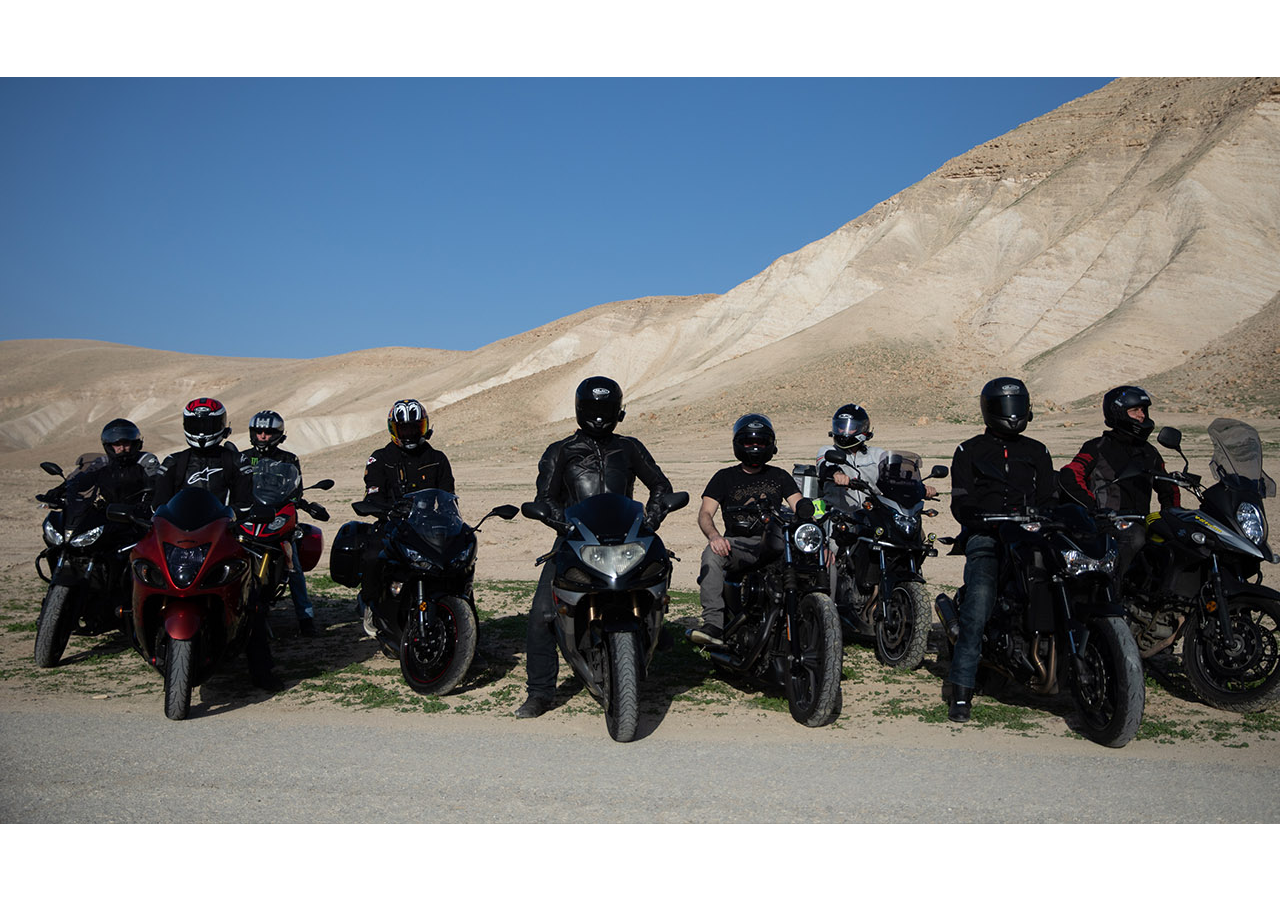
==== webdevA2/HowMotorWorks.html @ 929c7609 "First Commit" ====
<!DOCTYPE html>
<html lang="en">
    <head>
        <meta charset="UTF-8">
        <meta http-equiv="X-UA-Compatible" content="IE=edge">
        <meta name="viewport" content="width=device-width, initial-scale=1.0">
        <link rel="stylesheet" href="CSS/style.css">
        <script src="JS/cpy.js" defer></script>
        <title>Document</title>
    </head>
    <body>  
        <h1>How Motorcycles Work</h1>
        <img class="ani2" src="IMAGE/Motorcycles.jpg">
        <h1>Im from the future</h1>
    </body>
</html>
---- webdevA2/CSS/style.css ----
*{
    margin: 0;
    padding: 0;
    font-family: 'Century Gothic';
    color:white;
}

.home-bg {
    background-image: linear-gradient(rgba(0,0,0,0.5),rgba(0,0,0,0.5)), url(../IMAGE/Motorcycles.jpg);
    background-color: black;
    height: 100vh;
    background-size: cover;
    background-position: center;
    background-attachment: fixed;
}

.intro-bg {
    background-image: linear-gradient(rgba(0,0,0,0.5),rgba(0,0,0,0.5)), url(../images/intro-bg.jpg);
    background-color: black;
    height: 100vh;
    background-size: cover;
    background-position: top;
    background-attachment: fixed;
}

.edu-bg {
    background-image: linear-gradient(rgba(0,0,0,0.5),rgba(0,0,0,0.5)), url(../images/edu-bg.jpg);
    background-color: black;
    height: 100vh;
    background-size: cover;
    background-position: center;
    background-attachment: fixed;
}
.hobby-bg {
    background-image: linear-gradient(rgba(0,0,0,0.5),rgba(0,0,0,0.5)), url(../images/hobby-bg.jpg);
    background-color: black;
    height: 100vh;
    background-size: cover;
    background-position: center;
    background-attachment: fixed;
}

.box1{
    height: auto;
}
.box2{
    height: auto;
}

.box3 {
    height: auto;
}

.navbar ul{
    float: right;
    list-style-type: none;
    margin-top: 25px;
}

.navbar ul li {
    display: inline-block;
}

.navbar ul li a {
    text-decoration: none;
    color: white;
    padding: 5px 20px;
    border: 1px solid transparent;
    transition: 0.6s ease;
}

.navbar ul li a:hover {
    background-color: white;
    color: black;
}

.navbar ul li.active a {
    background-color: white;
    color: black;
}

.logo img{
    float: left;
    width: auto;
    height: 75px;
}

.main {
    max-width: 1200px;
    margin: auto;
    height: 75px;
}

.title {
    text-align: center;
    margin-top: 15%;
    color: white;
    font-size: 40px;
}

.button {
    position: absolute;
    top: 60%;
    left: 50%;
    transform: translate(-50%, -50%);
}

.btn {
    border: 1px solid white;
    padding: 10px 30px;
    color: white;
    text-decoration: none;
    transition: 0.6s ease;
}

.btn:hover {
    background-color: white;
    color: black;
}

header {
    text-align: center;
    max-width: 700px;
    margin-left: 600px;
    font-size: 20px;
}

.intro{
    float: right;
    max-width: 500px;
    margin-top: 250px;
    margin-right: 200px;
    text-align:center;
    font-size: 20px;
    letter-spacing: 1px;
}

.edu {
    float: left;
    max-width: 500px;
    margin-top: 200px;
    margin-left: 200px;
    text-align: center;
    font-size: 20px;
    letter-spacing: 1px;
}

.content {
    text-align: center;
    max-width: 700px;
    margin-left: 600px;
    font-size: 20px;
}

#image1 {
    border: 1px white solid;
    margin: 10px;
    box-shadow: 3px 3px 5px black;
}

#gameplay {
    border: 1px white solid;
    margin: 10px;
    box-shadow: 3px 3px 5px black;
}

.image-gallery{
    width: 90%;
    margin: 20px auto 20px auto;
    display:grid;
    grid-template-columns: repeat(4, 1fr);
    grid-gap: 20px;
}

.pic{
    position: relative;
    height: 400px;
    border-radius: 10px;
    box-shadow: 3px 3px 5px black;
}

.pic img {
    width: 100%;
    height: 100%;
    border-radius: 10px;
}

h1{
    margin: 20px auto 20px auto;
}
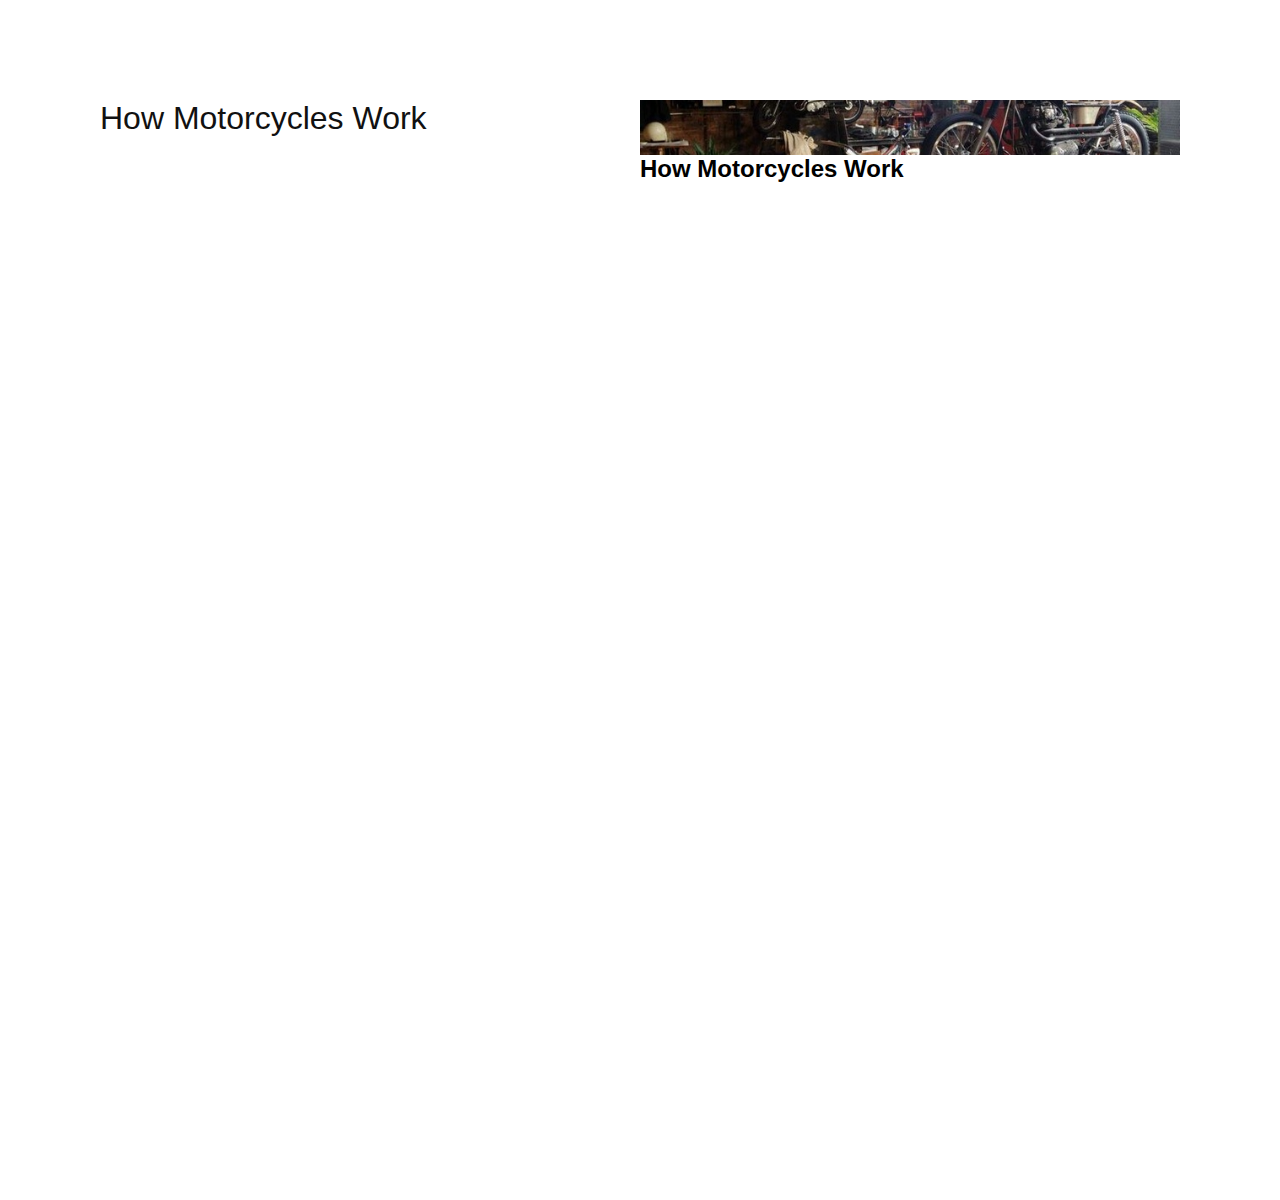
==== commit 395e66b0: "Update 1" ====
--- a/webdevA2/HowMotorWorks.html
+++ b/webdevA2/HowMotorWorks.html
@@ -1,16 +1,43 @@
 <!DOCTYPE html>
-<html lang="en">
-    <head>
-        <meta charset="UTF-8">
-        <meta http-equiv="X-UA-Compatible" content="IE=edge">
-        <meta name="viewport" content="width=device-width, initial-scale=1.0">
-        <link rel="stylesheet" href="CSS/style.css">
-        <script src="JS/cpy.js" defer></script>
-        <title>Document</title>
-    </head>
-    <body>  
-        <h1>How Motorcycles Work</h1>
-        <img class="ani2" src="IMAGE/Motorcycles.jpg">
-        <h1>Im from the future</h1>
-    </body>
+<html lang="en" class="HMW-main">
+<head>
+    <meta charset="UTF-8">
+    <meta http-equiv="X-UA-Compatible" content="IE=edge">
+    <meta name="viewport" content="width=device-width, initial-scale=1.0">
+    <title>02_Fazly_213878N_A2</title>
+    <link rel="stylesheet" href="CSS/style.css">
+    <script src="JS/cpy.js" defer></script>
+</head>
+<body>
+    <header>
+        <a href="#" class="logo">Motorcycles</a>
+        <ul class = "navigation">
+            <li><a href="index.html">Home</a></li>
+            <li><a href="#HMW">How Motorcycles Work</a></li>
+            <li><a href="TypesOfMotors.html">Types Of Motorcycles</a></li>
+            <li><a href="MyMotorJourney.html">My Personal Motorcycle Journey</a></li>
+        </ul>
+    </header>
+    <section class="HMW" id="HMW">
+        <div class="row">
+            <div class="col50">
+                <h2 class="titleText">How Motorcycles Work</h2>
+                <p>this is just a paragraph</p>
+            </div>
+            <div class="col50">
+                <div class="img">
+                    <img src="IMAGE/Workshop.jpg">
+                </div>
+                <h2>How Motorcycles Work</h2>
+            </div>
+        </div>
+    </section>
+
+    <script type="text/javascript">
+        window.addEventListener('scroll', function(){
+            const header = document.querySelector('header');
+            header.classList.toggle("sticky", window.scrollY > 0);
+        });
+    </script>
+</body>
 </html>--- a/webdevA2/CSS/style.css
+++ b/webdevA2/CSS/style.css
@@ -1,190 +1,189 @@
-*{
+
+*
+{
     margin: 0;
     padding: 0;
-    font-family: 'Century Gothic';
+    box-sizing: border-box;
+    font-family: 'Comic Sans', sans-serif;
+    scroll-behavior: smooth;
+}
+
+p
+{
+    font-weight: 300;
     color:white;
 }
 
-.home-bg {
-    background-image: linear-gradient(rgba(0,0,0,0.5),rgba(0,0,0,0.5)), url(../IMAGE/Motorcycles.jpg);
-    background-color: black;
-    height: 100vh;
-    background-size: cover;
-    background-position: center;
-    background-attachment: fixed;
+body
+{
+    min-height: 1200px;
 }
 
-.intro-bg {
-    background-image: linear-gradient(rgba(0,0,0,0.5),rgba(0,0,0,0.5)), url(../images/intro-bg.jpg);
-    background-color: black;
-    height: 100vh;
+.banner
+{
+    position: relative;
+    width: 100%;
+    min-height: 100vh;
+    display: flex;
+    justify-content: center;
+    align-items: center;
+    background: url(../IMAGE/Motorcycles.jpg);
     background-size: cover;
-    background-position: top;
-    background-attachment: fixed;
 }
 
-.edu-bg {
-    background-image: linear-gradient(rgba(0,0,0,0.5),rgba(0,0,0,0.5)), url(../images/edu-bg.jpg);
-    background-color: black;
-    height: 100vh;
-    background-size: cover;
-    background-position: center;
-    background-attachment: fixed;
-}
-.hobby-bg {
-    background-image: linear-gradient(rgba(0,0,0,0.5),rgba(0,0,0,0.5)), url(../images/hobby-bg.jpg);
-    background-color: black;
-    height: 100vh;
-    background-size: cover;
-    background-position: center;
-    background-attachment: fixed;
+.banner .MenuContent
+{
+    max-width: 900px;
+    text-align: center;
 }
 
-.box1{
-    height: auto;
-}
-.box2{
-    height: auto;
+.banner .MenuContent h2
+{
+    font-size: 5em;
+    color: white;
 }
 
-.box3 {
-    height: auto;
+.banner .MenuContent p
+{
+    font-size: 1em;
+    color: white;
 }
 
-.navbar ul{
-    float: right;
-    list-style-type: none;
-    margin-top: 25px;
+.btn
+{
+    font-size: 1em;
+    color: white;
+    background: #F3BA2A;
+    display: inline-block;
+    padding: 10px 30px;
+    margin-top: 20px;
+    text-transform: uppercase;
+    text-decoration: none;
+    letter-spacing: 2px;
+    transition: 0.5s;
 }
 
-.navbar ul li {
-    display: inline-block;
+.btn:hover
+{
+    letter-spacing: 6px;
 }
 
-.navbar ul li a {
+header
+{
+    position: fixed;
+    top: 0;
+    left: 0;
+    width: 100%;
+    padding: 40px 100px;
+    z-index: 10000;
+    display: flex;
+    justify-content: space-between;
+    align-items: center;
+    transition: 0.5s;
+}
+
+header
+{
+    position: fixed;
+    top: 0;
+    left: 0;
+    width: 100%;
+    padding: 40px 100px;
+    z-index: 10000;
+    display: flex;
+    justify-content: space-between;
+    align-items: center;
+    transition: 0.5s;
+}
+
+header.sticky
+{
+    background: #111;
+    padding: 10px 100px;
+    box-shadow: 0 5px 20px rgba(0,0,0,0.05);
+}
+
+/* header .sticky .logo
+{
+    color: #111;
+} */
+
+header .logo
+{
+    color: white;
+    font-weight: 700;
+    font-size: 2em;
+    text-decoration: none;
+}
+
+header .logo
+{
+
+}
+
+header .navigation
+{
+    position: relative;
+    display: flex;
+}
+
+header .navigation li
+{
+    list-style: none;
+    margin-left: 30px;
+}
+
+header .navigation li a
+{
     text-decoration: none;
     color: white;
-    padding: 5px 20px;
-    border: 1px solid transparent;
-    transition: 0.6s ease;
+    font-weight: 300;
 }
 
-.navbar ul li a:hover {
-    background-color: white;
-    color: black;
+header .navigation li a:hover
+{
+    color: #F3BA2A;
 }
 
-.navbar ul li.active a {
-    background-color: white;
-    color: black;
+section
+{
+    padding:  100px;
 }
 
-.logo img{
-    float: left;
-    width: auto;
-    height: 75px;
+.row
+{
+    position: relative;
+    width: 100%;
+    display: flex;
+    justify-content: space-between;
 }
 
-.main {
-    max-width: 1200px;
-    margin: auto;
-    height: 75px;
+.row .col50
+{
+    position: relative;
+    width: 50%;
 }
 
-.title {
-    text-align: center;
-    margin-top: 15%;
-    color: white;
-    font-size: 40px;
+.titleText
+{
+    color:#111;
+    font-size: 2em;
+    font-weight: 300;
 }
 
-.button {
-    position: absolute;
-    top: 60%;
-    left: 50%;
-    transform: translate(-50%, -50%);
+.row .col50 .img
+{
+    position: relative;
+    width: 100%;
+    height: 100%;
 }
 
-.btn {
-    border: 1px solid white;
-    padding: 10px 30px;
-    color: white;
-    text-decoration: none;
-    transition: 0.6s ease;
-}
-
-.btn:hover {
-    background-color: white;
-    color: black;
-}
-
-header {
-    text-align: center;
-    max-width: 700px;
-    margin-left: 600px;
-    font-size: 20px;
-}
-
-.intro{
-    float: right;
-    max-width: 500px;
-    margin-top: 250px;
-    margin-right: 200px;
-    text-align:center;
-    font-size: 20px;
-    letter-spacing: 1px;
-}
-
-.edu {
-    float: left;
-    max-width: 500px;
-    margin-top: 200px;
-    margin-left: 200px;
-    text-align: center;
-    font-size: 20px;
-    letter-spacing: 1px;
-}
-
-.content {
-    text-align: center;
-    max-width: 700px;
-    margin-left: 600px;
-    font-size: 20px;
-}
-
-#image1 {
-    border: 1px white solid;
-    margin: 10px;
-    box-shadow: 3px 3px 5px black;
-}
-
-#gameplay {
-    border: 1px white solid;
-    margin: 10px;
-    box-shadow: 3px 3px 5px black;
-}
-
-.image-gallery{
-    width: 90%;
-    margin: 20px auto 20px auto;
-    display:grid;
-    grid-template-columns: repeat(4, 1fr);
-    grid-gap: 20px;
-}
-
-.pic{
-    position: relative;
-    height: 400px;
-    border-radius: 10px;
-    box-shadow: 3px 3px 5px black;
-}
-
-.pic img {
+.row .col50 .img img
+{
+    position: absolute;
+    top: 0;
+    left: 0;
     width: 100%;
     height: 100%;
-    border-radius: 10px;
-}
-
-h1{
-    margin: 20px auto 20px auto;
+    object-fit: cover;
 }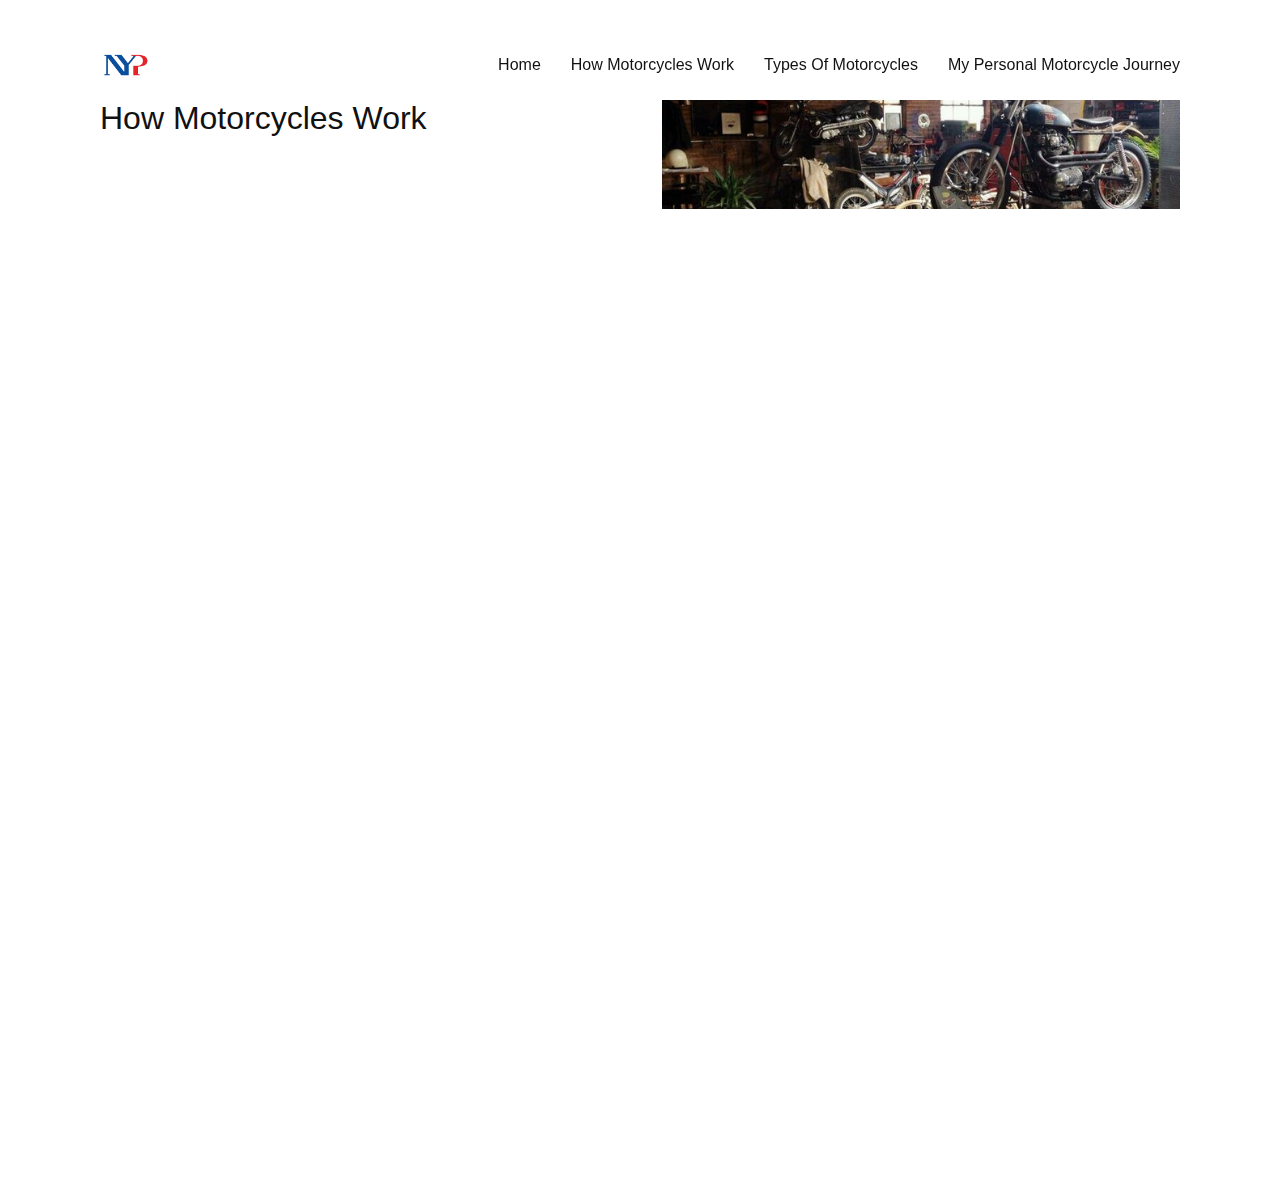
==== commit ffb69343: "update 3 meh" ====
--- a/webdevA2/HowMotorWorks.html
+++ b/webdevA2/HowMotorWorks.html
@@ -10,34 +10,32 @@
 </head>
 <body>
     <header>
-        <a href="#" class="logo">Motorcycles</a>
-        <ul class = "navigation">
+        <img class="logo" src="IMAGE/nyp.png">
+        <div class="menuToggle" onclick="toggleMenu();"></div>
+        <ul class="navigation">
             <li><a href="index.html">Home</a></li>
             <li><a href="#HMW">How Motorcycles Work</a></li>
             <li><a href="TypesOfMotors.html">Types Of Motorcycles</a></li>
             <li><a href="MyMotorJourney.html">My Personal Motorcycle Journey</a></li>
         </ul>
     </header>
+    
     <section class="HMW" id="HMW">
         <div class="row">
             <div class="col50">
                 <h2 class="titleText">How Motorcycles Work</h2>
-                <p>this is just a paragraph</p>
+                <p>this is just a paragraph aaaaaaaaaaaaaaaaaaa
+                    awwwwwwwwwwwwwwwwwwwwwwwww
+                    awwwwwwwwwwwwwwwwwwwwwwwwwwwwwww
+                    awwwwwwwwwwwwwwwwwwwwwwwwwwwwwwwaw
+                </p>
             </div>
             <div class="col50">
-                <div class="img">
+                <div class="imgBx">
                     <img src="IMAGE/Workshop.jpg">
                 </div>
-                <h2>How Motorcycles Work</h2>
             </div>
         </div>
     </section>
-
-    <script type="text/javascript">
-        window.addEventListener('scroll', function(){
-            const header = document.querySelector('header');
-            header.classList.toggle("sticky", window.scrollY > 0);
-        });
-    </script>
 </body>
 </html>--- a/webdevA2/CSS/style.css
+++ b/webdevA2/CSS/style.css
@@ -31,19 +31,47 @@
     background-size: cover;
 }
 
+.journey {
+
+    position: relative;
+    width: 100%;
+    min-height: 100vh;
+    display: flex;
+    justify-content: center;
+    align-items: center;
+    background: #111;
+    background-size: cover;
+}
+
 .banner .MenuContent
 {
     max-width: 900px;
     text-align: center;
 }
 
+.journey .MenuContent {
+    max-width: 900px;
+    text-align: center;
+}
+
 .banner .MenuContent h2
 {
     font-size: 5em;
     color: white;
 }
 
+.journey .MenuContent h2 {
+    font-size: 5em;
+    color: white;
+}
+
 .banner .MenuContent p
+{
+    font-size: 1em;
+    color: white;
+}
+
+.journey .MenuContent p 
 {
     font-size: 1em;
     color: white;
@@ -82,19 +110,43 @@
     transition: 0.5s;
 }
 
-header
-{
-    position: fixed;
-    top: 0;
-    left: 0;
-    width: 100%;
-    padding: 40px 100px;
-    z-index: 10000;
-    display: flex;
-    justify-content: space-between;
-    align-items: center;
-    transition: 0.5s;
-}
+/* .HMW-main header
+{
+    color: #111;
+    padding: 10px 100px;
+    box-shadow: 0 5px 20px rgba(0,0,0,0.05);
+} */
+
+.HMW-main header .navigation li a
+{
+    text-decoration: none;
+    color: #111;
+    font-weight: 300;
+}
+
+.HMW-main header.sticky .navigation li a
+{
+    text-decoration: none;
+    color: white;
+    font-weight: 300;
+}
+
+.TOM-main header .navigation li a {
+    text-decoration: none;
+    color: #111;
+    font-weight: 300;
+}
+
+.TOM-main header.sticky .navigation li a {
+    text-decoration: none;
+    color: white;
+    font-weight: 300;
+}
+
+/*.TOM-main
+{
+    background-color: #111;
+}*/
 
 header.sticky
 {
@@ -108,17 +160,14 @@
     color: #111;
 } */
 
-header .logo
-{
-    color: white;
-    font-weight: 700;
-    font-size: 2em;
-    text-decoration: none;
-}
-
-header .logo
-{
-
+header .logo {
+    width: 50px;
+    height: 50px;
+    margin: 0;
+    color: white;
+    //font-weight: 700;
+    //font-size: 2em;
+    text-decoration: none;
 }
 
 header .navigation
@@ -161,7 +210,7 @@
 .row .col50
 {
     position: relative;
-    width: 50%;
+    width: 48%;
 }
 
 .titleText
@@ -171,14 +220,14 @@
     font-weight: 300;
 }
 
-.row .col50 .img
+.row .col50 .imgBx
 {
     position: relative;
     width: 100%;
     height: 100%;
 }
 
-.row .col50 .img img
+.row .col50 .imgBx img
 {
     position: absolute;
     top: 0;
@@ -186,4 +235,147 @@
     width: 100%;
     height: 100%;
     object-fit: cover;
+}
+
+.title
+{
+    width: 100%;
+    display: flex;
+    justify-content: center;
+    align-items: center;
+    flex-direction: column;
+}
+
+.TOM .content
+{
+    display: flex;
+    justify-content: center;
+    flex-direction: row-reverse;
+    flex-wrap: wrap;
+    margin-top: 40px;
+}
+
+.TOM .content .box
+{
+    width: 340px;
+    margin: 20px;
+    border: 15px solid #fff;
+    box-shadow: 0 5px 35px rgba(0,0,0,0.05);
+
+}
+
+.TOM .content .box .imgBx
+{
+    position: relative;
+    width: 100%;
+    height: 300px;
+}
+
+.TOM .content .box .imgBx img
+{
+    position: absolute;
+    top: 0;
+    left: 0;
+    width: 100%;
+    height: 100%;
+    object-fit: cover;
+}
+
+@media (max-width: 1116px)
+{
+    header,
+    header.sticky
+    {
+        padding: 10px 20px;
+    }
+
+    header .navigation
+    {
+        display: none;
+    }
+
+    header .navigation.active
+    {
+        width: 100%;
+        height: calc(100% - 60px);
+        position: fixed;
+        top: 60px;
+        left: 0;
+        display: flex;
+        justify-content: center;
+        align-items: center;
+        flex-direction: column;
+        background: #111;
+    }
+    
+    .menuToggle
+    {
+        position: relative;
+        width: 40px;
+        height: 40px;
+        background: url(../IMAGE/menu.png);
+        background-size: 30px;
+        background-repeat: no-repeat;
+        background-position: center;
+        cursor: pointer;
+    }
+
+    .menuToggle.active
+    {
+        background: url(../IMAGE/close.png);
+        background-size: 25px;
+        background-repeat: no-repeat;
+        background-position: center;
+    }
+
+    section
+    {
+        padding: 20px;
+    }
+
+    .banner .content h2
+    {
+        font-size: 3em;
+    }
+
+    .row
+    {
+        flex-direction: column;
+    }
+
+    .row .col50
+    {
+        position: relative;
+        width: 100%;
+    }
+
+    .row .col50 .imgBx
+    {
+        height: 300px;
+        margin-top: 20px;
+    }
+
+    .TOM .content .box
+    {
+        margin: 10px;
+    }
+
+    .TOM .content .box .imgBx
+    {
+        height: 260px;
+    }
+    
+    .title
+    {
+        text-align: center;
+    }
+
+    .titleText
+    {
+        font-size: 1.8em;
+        line-height: 1.5em;
+        margin-bottom: 15px;
+        font-weight: 300;
+        text-align: center;
+    }
 }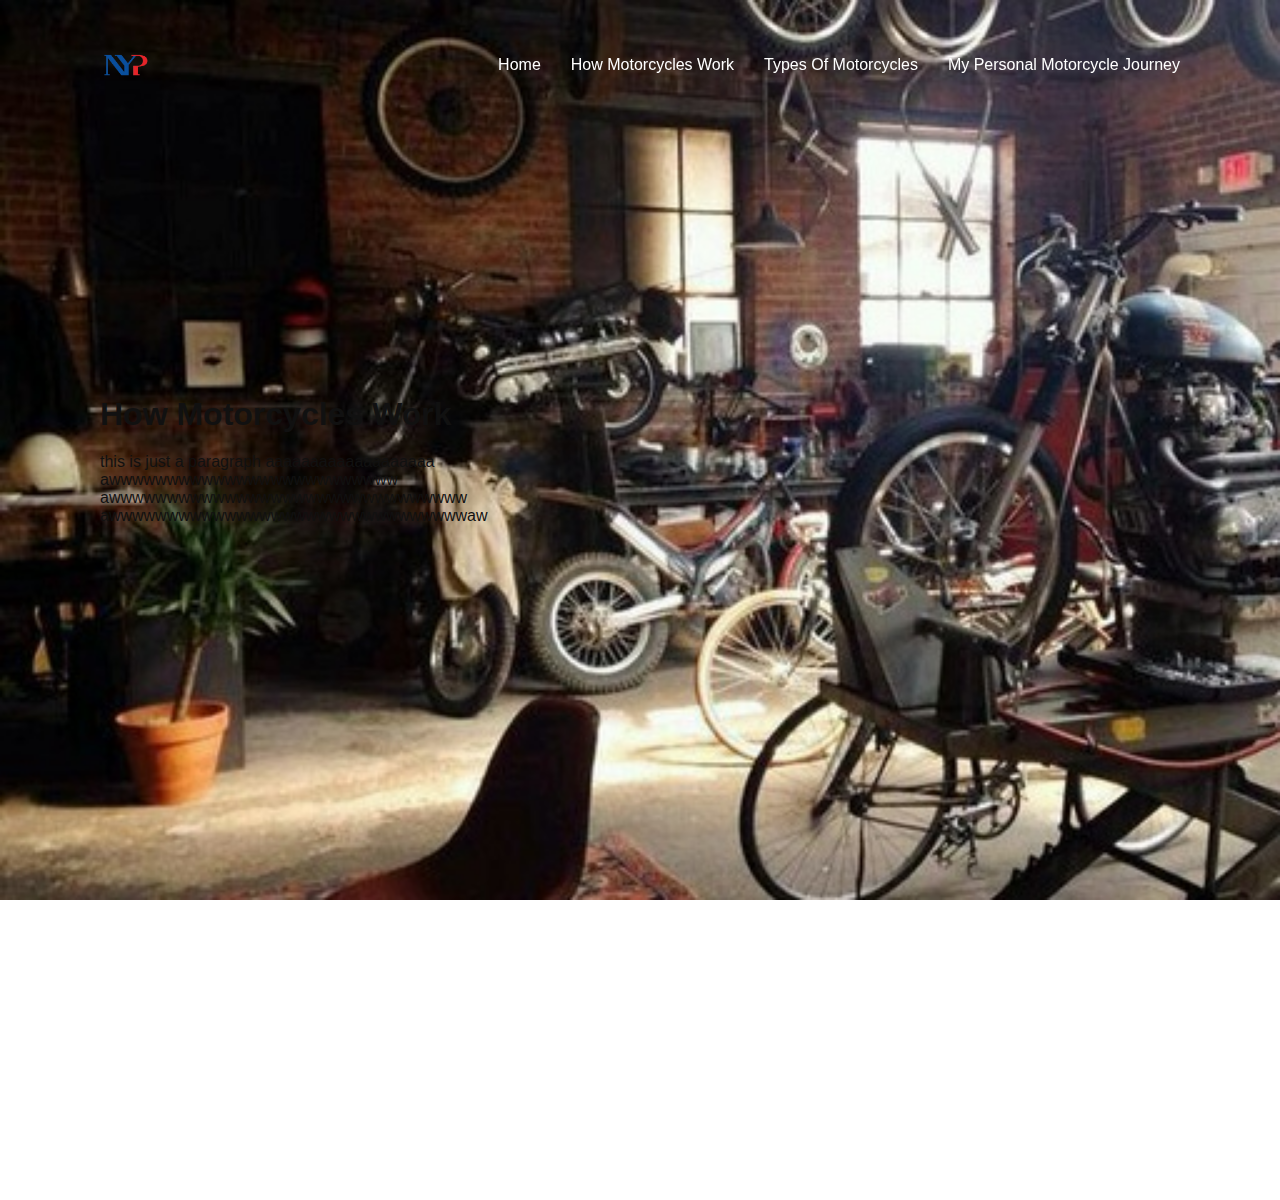
==== commit a09d7d93: "idk" ====
--- a/webdevA2/HowMotorWorks.html
+++ b/webdevA2/HowMotorWorks.html
@@ -32,7 +32,7 @@
             </div>
             <div class="col50">
                 <div class="imgBx">
-                    <img src="IMAGE/Workshop.jpg">
+                    <!--<img src="IMAGE/Workshop.jpg">-->
                 </div>
             </div>
         </div>
--- a/webdevA2/CSS/style.css
+++ b/webdevA2/CSS/style.css
@@ -31,6 +31,17 @@
     background-size: cover;
 }
 
+.HMW {
+    position: relative;
+    width: 100%;
+    min-height: 100vh;
+    display: flex;
+    justify-content: center;
+    align-items: center;
+    background: url(../IMAGE/Workshop.jpg);
+    background-size: cover;
+}
+
 .journey {
 
     position: relative;
@@ -117,7 +128,7 @@
     box-shadow: 0 5px 20px rgba(0,0,0,0.05);
 } */
 
-.HMW-main header .navigation li a
+/*.HMW-main header .navigation li a
 {
     text-decoration: none;
     color: #111;
@@ -129,7 +140,7 @@
     text-decoration: none;
     color: white;
     font-weight: 300;
-}
+}*/
 
 .TOM-main header .navigation li a {
     text-decoration: none;
@@ -207,6 +218,11 @@
     justify-content: space-between;
 }
 
+.row p
+{
+    color:#111;
+}
+
 .row .col50
 {
     position: relative;
@@ -216,8 +232,9 @@
 .titleText
 {
     color:#111;
+    padding: 20px 0;
     font-size: 2em;
-    font-weight: 300;
+    font-weight: 900;
 }
 
 .row .col50 .imgBx
@@ -234,7 +251,7 @@
     left: 0;
     width: 100%;
     height: 100%;
-    object-fit: cover;
+    object-fit: contain;
 }
 
 .title
@@ -307,6 +324,26 @@
         flex-direction: column;
         background: #111;
     }
+
+    .TOM-main header .navigation.active
+    {
+
+        width: 100%;
+        height: calc(100% - 60px);
+        position: fixed;
+        top: 60px;
+        left: 0;
+        display: flex;
+        justify-content: center;
+        align-items: center;
+        flex-direction: column;
+        background: white;
+    }
+
+    .TOM .title .titleText
+    {
+        margin: 10px;
+    }
     
     .menuToggle
     {
@@ -370,12 +407,17 @@
         text-align: center;
     }
 
-    .titleText
+/*    .titleText
     {
         font-size: 1.8em;
         line-height: 1.5em;
         margin-bottom: 15px;
         font-weight: 300;
         text-align: center;
-    }
+    }*/
+
+/*    .FirstMotor .row .col50 .img
+    {
+        height:260px;
+    }*/
 }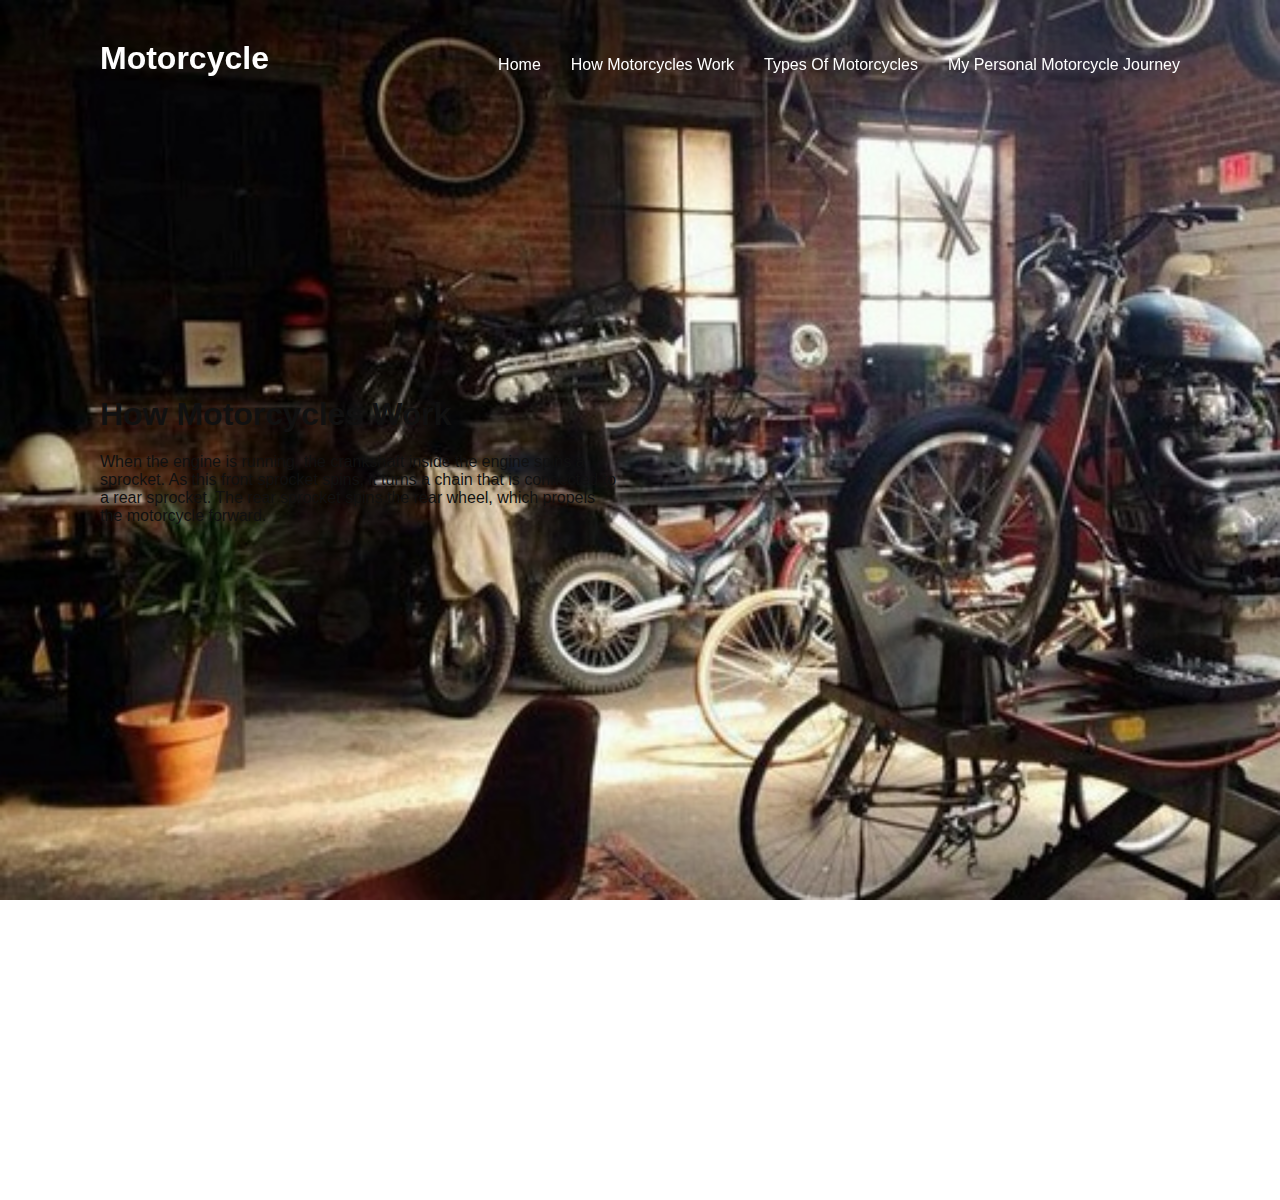
==== commit 5e1aaaf1: "idk this anymore" ====
--- a/webdevA2/HowMotorWorks.html
+++ b/webdevA2/HowMotorWorks.html
@@ -10,7 +10,7 @@
 </head>
 <body>
     <header>
-        <img class="logo" src="IMAGE/nyp.png">
+        <a href="#" class="logo">Motorcycle</a>
         <div class="menuToggle" onclick="toggleMenu();"></div>
         <ul class="navigation">
             <li><a href="index.html">Home</a></li>
@@ -24,10 +24,10 @@
         <div class="row">
             <div class="col50">
                 <h2 class="titleText">How Motorcycles Work</h2>
-                <p>this is just a paragraph aaaaaaaaaaaaaaaaaaa
-                    awwwwwwwwwwwwwwwwwwwwwwwww
-                    awwwwwwwwwwwwwwwwwwwwwwwwwwwwwww
-                    awwwwwwwwwwwwwwwwwwwwwwwwwwwwwwwaw
+                <p>
+                    When the engine is running, the crankshaft inside the engine spins a sprocket.  
+                    As this front sprocket spins, it turns a chain that is connected to a rear sprocket.  
+                    The rear sprocket spins the rear wheel, which propels the motorcycle forward.
                 </p>
             </div>
             <div class="col50">
--- a/webdevA2/CSS/style.css
+++ b/webdevA2/CSS/style.css
@@ -31,7 +31,8 @@
     background-size: cover;
 }
 
-.HMW {
+.HMW 
+{
     position: relative;
     width: 100%;
     min-height: 100vh;
@@ -121,27 +122,6 @@
     transition: 0.5s;
 }
 
-/* .HMW-main header
-{
-    color: #111;
-    padding: 10px 100px;
-    box-shadow: 0 5px 20px rgba(0,0,0,0.05);
-} */
-
-/*.HMW-main header .navigation li a
-{
-    text-decoration: none;
-    color: #111;
-    font-weight: 300;
-}
-
-.HMW-main header.sticky .navigation li a
-{
-    text-decoration: none;
-    color: white;
-    font-weight: 300;
-}*/
-
 .TOM-main header .navigation li a {
     text-decoration: none;
     color: #111;
@@ -171,13 +151,14 @@
     color: #111;
 } */
 
-header .logo {
+header .logo 
+{
     width: 50px;
     height: 50px;
     margin: 0;
     color: white;
-    //font-weight: 700;
-    //font-size: 2em;
+    font-weight: 700;
+    font-size: 2em;
     text-decoration: none;
 }
 
@@ -309,6 +290,11 @@
     header .navigation
     {
         display: none;
+    }
+
+    header .navigation.active
+    {
+        
     }
 
     header .navigation.active
@@ -323,11 +309,11 @@
         align-items: center;
         flex-direction: column;
         background: #111;
+        font-size: 2em;
     }
 
     .TOM-main header .navigation.active
     {
-
         width: 100%;
         height: calc(100% - 60px);
         position: fixed;
